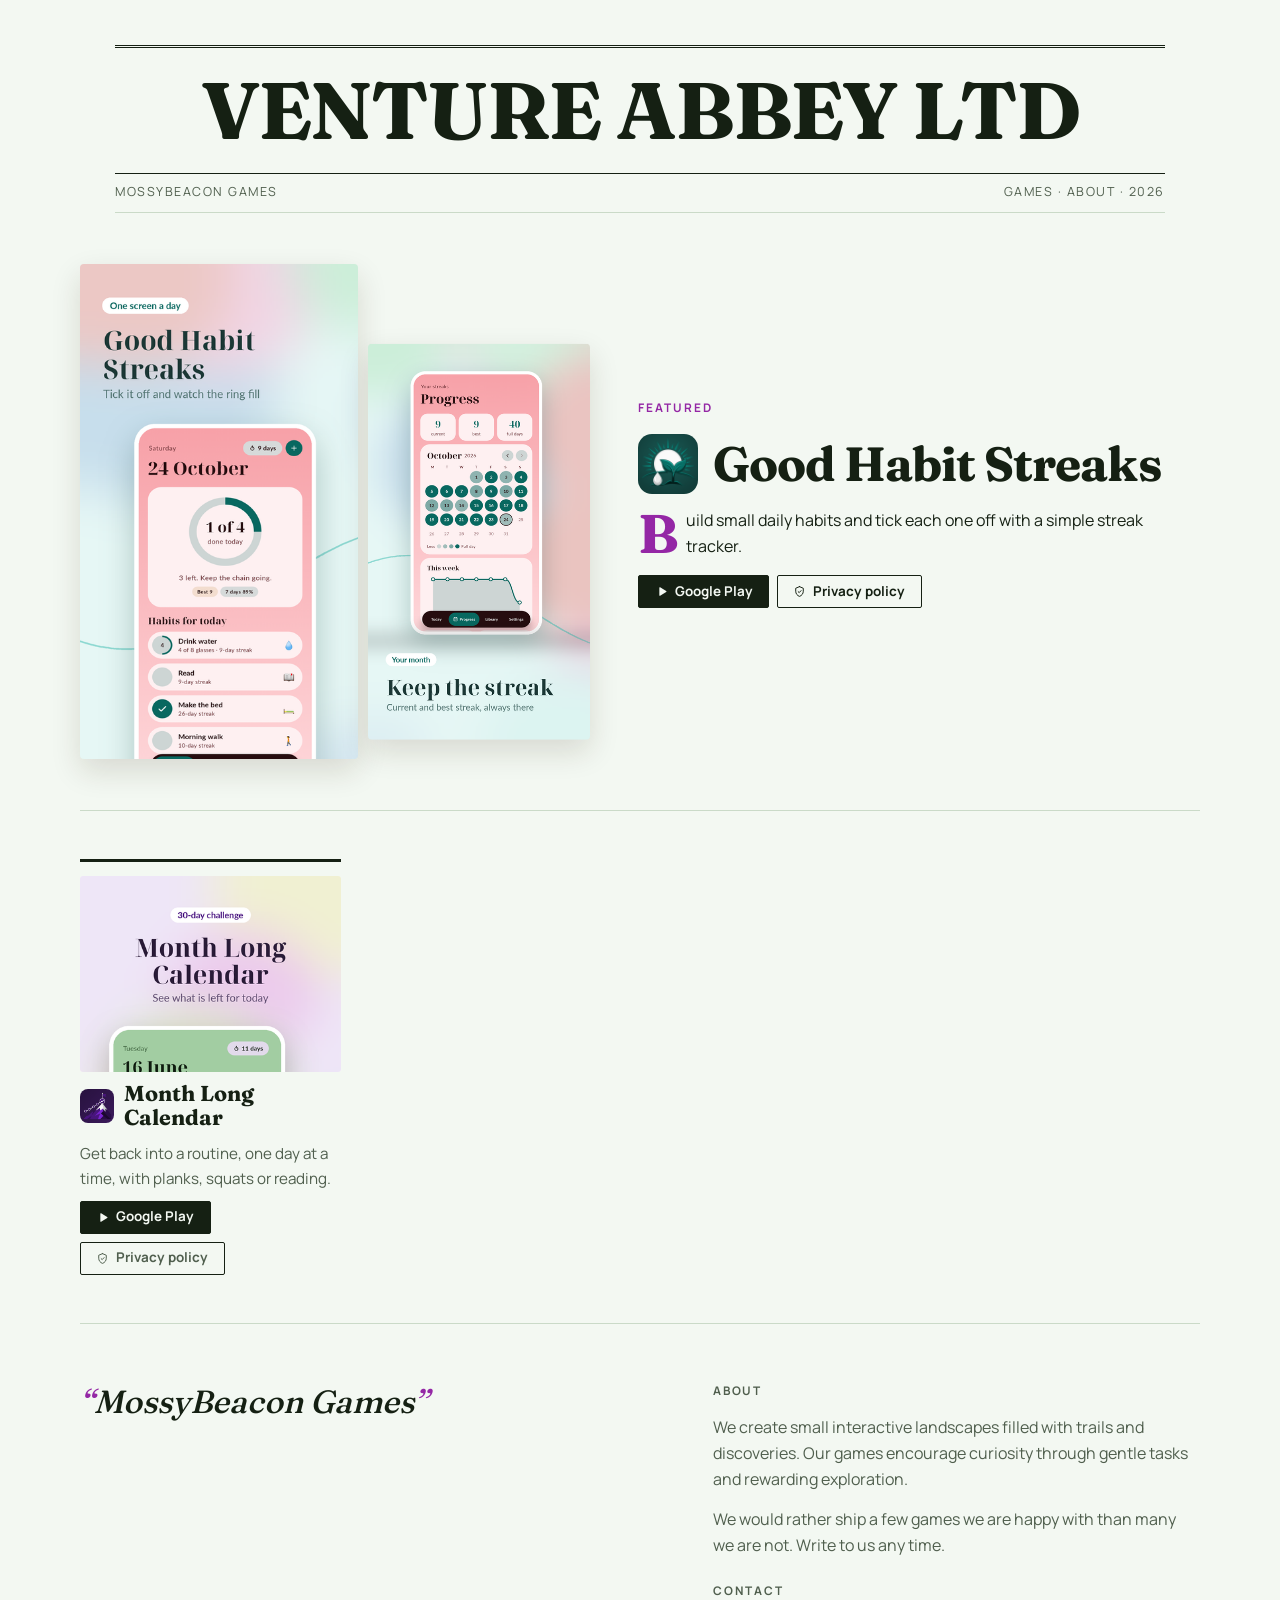
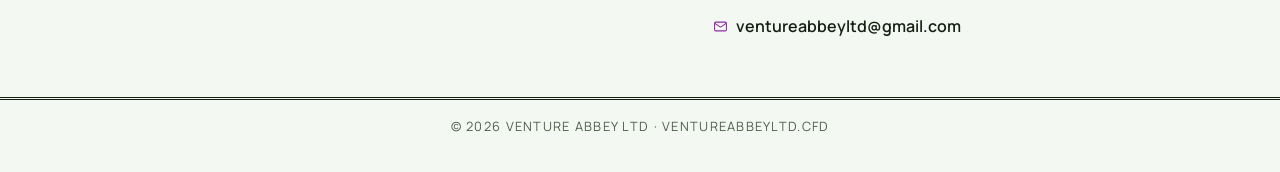
==== index.html @ e152ab29 "site: ventureabbeyltd.cfd" ====
<!doctype html>
<html lang="en">
<head>
<meta charset="utf-8">
<meta name="viewport" content="width=device-width,initial-scale=1">
<title>VENTURE ABBEY LTD — MossyBeacon Games</title>
<meta name="description" content="MossyBeacon Games">
<meta name="color-scheme" content="light">
<meta property="og:type" content="website">
<meta property="og:site_name" content="VENTURE ABBEY LTD">
<meta property="og:title" content="VENTURE ABBEY LTD — MossyBeacon Games">
<meta property="og:description" content="MossyBeacon Games">
<link rel="icon" href="/favicon.svg" type="image/svg+xml">
<link rel="stylesheet" href="/fonts/fraunces.css">
<link rel="stylesheet" href="/fonts/manrope.css">
<style>
:root {
  --bg: hsl(112 30% 96%);
  --paper: #fffdf8;
  --ink: hsl(112 25% 10%);
  --muted: hsl(112 10% 34%);
  --line: hsl(112 20% 82%);
  --accent: hsl(292 62% 40%);
  --serif: Fraunces, "Iowan Old Style", "Palatino Linotype", Georgia, serif;
  --sans: Manrope, ui-sans-serif, system-ui, -apple-system, "Segoe UI", Roboto, sans-serif;
}

*, *::before, *::after { box-sizing: border-box; }
html { -webkit-text-size-adjust: 100%; }
body { margin: 0; }
img { max-width: 100%; display: block; }
a { color: inherit; }
@media (prefers-reduced-motion: reduce) { * { scroll-behavior: auto !important; transition: none !important; } }

body { background: var(--bg); color: var(--ink); font: 400 16px/1.65 var(--sans); }
.in { max-width: 70rem; margin: 0 auto; padding: 0 clamp(1.1rem, 4vw, 2.2rem); }
.mast { text-align: center; padding-top: clamp(1.6rem, 5vw, 2.8rem); }
.mast .rules { border-top: 3px double var(--ink); border-bottom: 1px solid var(--ink); padding: clamp(.8rem, 3vw, 1.4rem) 0; }
.mast h1 { margin: 0; font: 700 clamp(2.3rem, 8vw, 5rem)/1 var(--serif); letter-spacing: -.02em; }
.dateline { display: flex; justify-content: space-between; gap: 1rem; flex-wrap: wrap; font-size: .78rem; letter-spacing: .12em; text-transform: uppercase; color: var(--muted); padding: .55rem 0; border-bottom: 1px solid var(--line); }
.dateline a { text-decoration: none; }
.dateline a:hover { color: var(--accent); }
.kicker { font-size: .74rem; letter-spacing: .16em; text-transform: uppercase; color: var(--accent); font-weight: 800; margin: 0 0 .5rem; }
.feature { display: grid; gap: 1.6rem; padding: clamp(2rem, 5vw, 3.2rem) 0; border-bottom: 1px solid var(--line); }
.collage { display: grid; grid-template-columns: 1.25fr 1fr; gap: .6rem; align-items: end; }
.collage img { border-radius: 4px; box-shadow: 0 12px 30px rgba(50, 35, 15, .14); background: var(--paper); }
.collage img:nth-child(2) { transform: translateY(-1.2rem); }
.feature h2 { margin: 0 0 .8rem; font: 700 clamp(1.9rem, 4.6vw, 3rem)/1.05 var(--serif); letter-spacing: -.02em; }
.feature .head { display: flex; align-items: center; gap: .9rem; margin-bottom: .8rem; }
.feature .icon { width: 60px; height: 60px; border-radius: 14px; background: var(--paper); }
.dropcap::first-letter { float: left; font: 700 3.4rem/.85 var(--serif); padding: .3rem .5rem 0 0; color: var(--accent); }
.feature p { margin: 0 0 1rem; max-width: 52ch; }
.cards { display: grid; gap: 1.6rem; padding: clamp(2rem, 5vw, 3rem) 0; grid-template-columns: repeat(auto-fill, minmax(15rem, 1fr)); }
.card { display: flex; flex-direction: column; gap: .6rem; border-top: 3px solid var(--ink); padding-top: .9rem; }
.card .cover { aspect-ratio: 4 / 3; overflow: hidden; border-radius: 3px; background: var(--paper); }
.card .cover img { width: 100%; height: 100%; object-fit: cover; object-position: top; }
.card h3 { margin: 0; font: 700 1.35rem/1.15 var(--serif); display: flex; align-items: center; gap: .6rem; }
.card h3 .icon { width: 34px; height: 34px; border-radius: 8px; }
.card p { margin: 0; color: var(--muted); font-size: .95rem; }
.actions { display: flex; gap: .5rem; flex-wrap: wrap; margin: .3rem 0 0; }
.btn { display: inline-flex; align-items: center; gap: .45rem; padding: .55rem .95rem; border-radius: 2px; font-size: .84rem; font-weight: 700; line-height: 1; text-decoration: none; border: 1px solid var(--ink); transition: background-color .12s, color .12s; }
.btn svg { width: 13px; height: 13px; }
.btn-play { background: var(--ink); color: var(--bg); }
.btn-play:hover { background: var(--accent); border-color: var(--accent); color: #fff; }
.btn-ghost:hover { color: var(--accent); border-color: var(--accent); }
.btn:focus-visible, a:focus-visible { outline: 2px solid var(--accent); outline-offset: 3px; }
.quote { border-top: 1px solid var(--line); padding: clamp(2.2rem, 6vw, 3.6rem) 0; display: grid; gap: 1.8rem; }
.quote blockquote { margin: 0; font: italic 500 clamp(1.35rem, 3.2vw, 2rem)/1.3 var(--serif); max-width: 30ch; }
.quote blockquote::before { content: "\201C"; color: var(--accent); }
.quote blockquote::after { content: "\201D"; color: var(--accent); }
.quote p { margin: 0 0 .8rem; color: var(--muted); max-width: 48ch; }
.reach { display: flex; flex-direction: column; gap: .5rem; }
.reach a { display: inline-flex; align-items: center; gap: .5rem; text-decoration: none; font-weight: 600; word-break: break-all; }
.reach a:hover { color: var(--accent); }
.reach svg { width: 15px; height: 15px; flex: 0 0 15px; color: var(--accent); }
footer { border-top: 3px double var(--ink); }
footer .in { padding-top: 1rem; padding-bottom: 2.2rem; text-align: center; font-size: .8rem; letter-spacing: .1em; text-transform: uppercase; color: var(--muted); }
.none { color: var(--muted); padding: 2rem 0; text-align: center; }
@media (min-width: 860px) {
  .feature { grid-template-columns: 1fr 1.1fr; column-gap: 3rem; align-items: center; }
  .quote { grid-template-columns: 1.2fr 1fr; column-gap: 3rem; }
}

</style>
</head>
<body>
<header class="mast in">
  <div class="rules"><h1>VENTURE ABBEY LTD</h1></div>
  <div class="dateline"><span>MossyBeacon Games</span>
    <span><a href="#games">Games</a> &middot; <a href="#about">About</a> &middot; 2026</span></div>
</header>
<main id="games">
  <article class="feature in">
    <div class="collage"><img src="/shots/good-habit-streaks_1.png" alt="Good Habit Streaks screenshot 1" loading="lazy" decoding="async"><img src="/shots/good-habit-streaks_2.png" alt="Good Habit Streaks screenshot 2" loading="lazy" decoding="async"></div>
    <div>
      <p class="kicker">Featured</p>
      <div class="head"><img class="icon" src="/icons/good-habit-streaks.png" alt="" width="60" height="60" loading="lazy"><h2 style="margin:0">Good Habit Streaks</h2></div>
      <p class="dropcap">Build small daily habits and tick each one off with a simple streak tracker.</p>
      <p class="actions"><a class="btn btn-play" href="https://play.google.com/store/apps/details?id=me.goodhabit.routine"><svg viewBox="0 0 24 24" fill="currentColor" aria-hidden="true"><path d="M8 5.14v13.72a1 1 0 0 0 1.5.86l11.14-6.86a1 1 0 0 0 0-1.72L9.5 4.28A1 1 0 0 0 8 5.14Z"/></svg>Google Play</a><a class="btn btn-ghost" href="/good-habit-streaks/"><svg viewBox="0 0 24 24" fill="none" stroke="currentColor" stroke-width="1.8" stroke-linecap="round" stroke-linejoin="round" aria-hidden="true"><path d="M12 3l7 3v5.5c0 4.3-2.9 8.3-7 9.5-4.1-1.2-7-5.2-7-9.5V6l7-3Z"/><path d="M9.5 12.2l1.9 1.9 3.5-3.7"/></svg>Privacy policy</a></p>
    </div>
  </article>
  <section class="cards in" aria-label="More games">
    <article class="card">
      <div class="cover"><img src="/shots/month-long-calendar_1.png" alt="Month Long Calendar screenshot 1" loading="lazy" decoding="async"></div>
      <h3><img class="icon" src="/icons/month-long-calendar.png" alt="" width="34" height="34" loading="lazy">Month Long Calendar</h3>
      <p>Get back into a routine, one day at a time, with planks, squats or reading.</p>
      <p class="actions"><a class="btn btn-play" href="https://play.google.com/store/apps/details?id=io.monthlong.daily"><svg viewBox="0 0 24 24" fill="currentColor" aria-hidden="true"><path d="M8 5.14v13.72a1 1 0 0 0 1.5.86l11.14-6.86a1 1 0 0 0 0-1.72L9.5 4.28A1 1 0 0 0 8 5.14Z"/></svg>Google Play</a><a class="btn btn-ghost" href="/month-long-calendar/"><svg viewBox="0 0 24 24" fill="none" stroke="currentColor" stroke-width="1.8" stroke-linecap="round" stroke-linejoin="round" aria-hidden="true"><path d="M12 3l7 3v5.5c0 4.3-2.9 8.3-7 9.5-4.1-1.2-7-5.2-7-9.5V6l7-3Z"/><path d="M9.5 12.2l1.9 1.9 3.5-3.7"/></svg>Privacy policy</a></p>
    </article>
  </section>
  <section id="about" class="quote in">
    <div><blockquote>MossyBeacon Games</blockquote></div>
    <div>
      <p class="kicker">About</p>
      <p>We create small interactive landscapes filled with trails and discoveries. Our games encourage curiosity through gentle tasks and rewarding exploration.</p>
      <p>We would rather ship a few games we are happy with than many we are not. Write to us any time.</p>
      <p class="kicker" style="margin-top:1.4rem">Contact</p>
      <div class="reach">
        <a href="mailto:ventureabbeyltd@gmail.com"><svg viewBox="0 0 24 24" fill="none" stroke="currentColor" stroke-width="1.7" stroke-linecap="round" stroke-linejoin="round" aria-hidden="true"><rect x="2.5" y="5" width="19" height="14" rx="2"/><path d="m3 7 8.2 5.6a1.4 1.4 0 0 0 1.6 0L21 7"/></svg><span>ventureabbeyltd@gmail.com</span></a>
      </div>
    </div>
  </section>
</main>
<footer><div class="in">&copy; 2026 VENTURE ABBEY LTD &middot; ventureabbeyltd.cfd</div></footer>
</body>
</html>
---- fonts/fraunces.css ----
/* Fraunces, SIL Open Font License 1.1 — self-hosted so the page makes no
   third-party request. Regenerate with domains/assets/get_blueprint_fonts.py */
/* latin-ext */
@font-face {
  font-family: 'Fraunces';
  font-style: normal;
  font-weight: 400 700;
  font-display: swap;
  src: url(/fonts/fraunces-latin-ext.woff2) format('woff2');
  unicode-range: U+0100-02BA, U+02BD-02C5, U+02C7-02CC, U+02CE-02D7, U+02DD-02FF, U+0304, U+0308, U+0329, U+1D00-1DBF, U+1E00-1E9F, U+1EF2-1EFF, U+2020, U+20A0-20AB, U+20AD-20C0, U+2113, U+2C60-2C7F, U+A720-A7FF;
}
/* latin */
@font-face {
  font-family: 'Fraunces';
  font-style: normal;
  font-weight: 400 700;
  font-display: swap;
  src: url(/fonts/fraunces-latin.woff2) format('woff2');
  unicode-range: U+0000-00FF, U+0131, U+0152-0153, U+02BB-02BC, U+02C6, U+02DA, U+02DC, U+0304, U+0308, U+0329, U+2000-206F, U+20AC, U+2122, U+2191, U+2193, U+2212, U+2215, U+FEFF, U+FFFD;
}
---- fonts/manrope.css ----
/* Manrope, SIL Open Font License 1.1 — self-hosted so the page makes no
   third-party request. Regenerate with domains/assets/get_blueprint_fonts.py */
/* latin-ext */
@font-face {
  font-family: 'Manrope';
  font-style: normal;
  font-weight: 400 700;
  font-display: swap;
  src: url(/fonts/manrope-latin-ext.woff2) format('woff2');
  unicode-range: U+0100-02BA, U+02BD-02C5, U+02C7-02CC, U+02CE-02D7, U+02DD-02FF, U+0304, U+0308, U+0329, U+1D00-1DBF, U+1E00-1E9F, U+1EF2-1EFF, U+2020, U+20A0-20AB, U+20AD-20C0, U+2113, U+2C60-2C7F, U+A720-A7FF;
}
/* latin */
@font-face {
  font-family: 'Manrope';
  font-style: normal;
  font-weight: 400 700;
  font-display: swap;
  src: url(/fonts/manrope-latin.woff2) format('woff2');
  unicode-range: U+0000-00FF, U+0131, U+0152-0153, U+02BB-02BC, U+02C6, U+02DA, U+02DC, U+0304, U+0308, U+0329, U+2000-206F, U+20AC, U+2122, U+2191, U+2193, U+2212, U+2215, U+FEFF, U+FFFD;
}
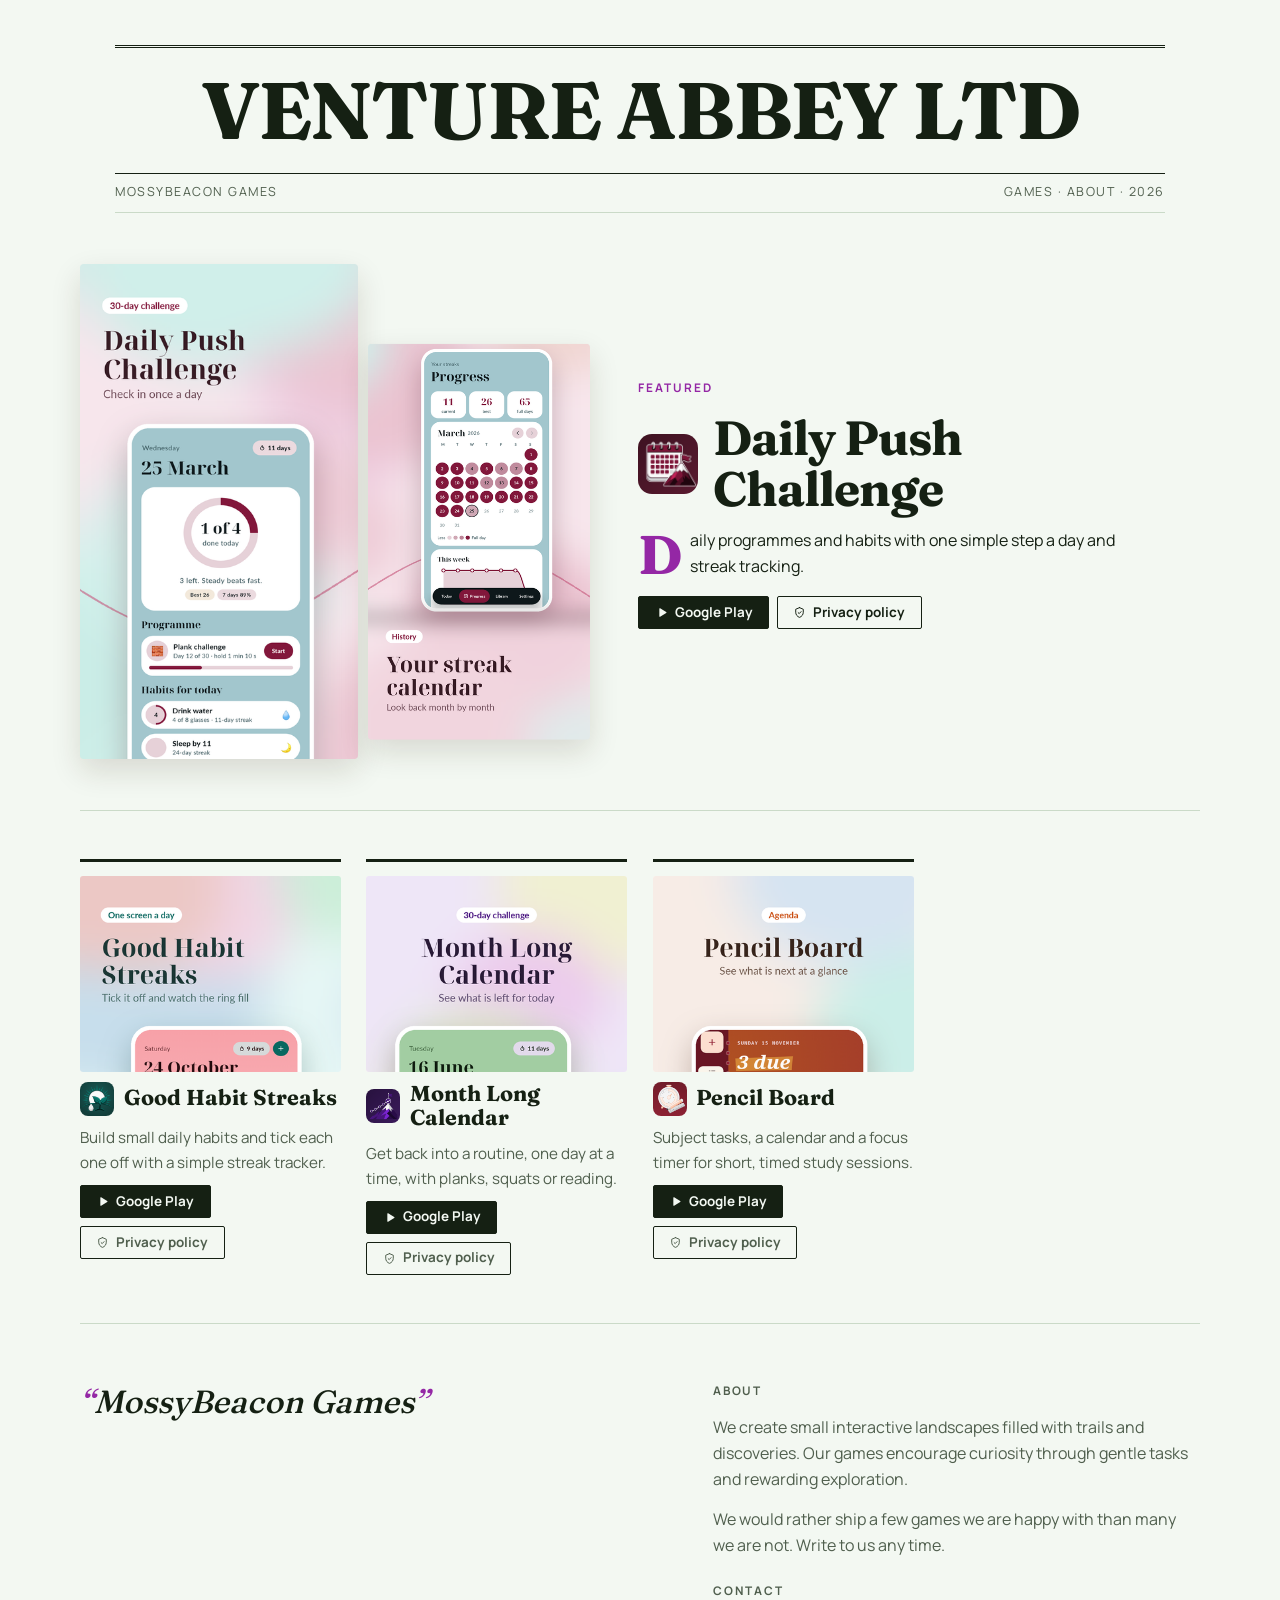
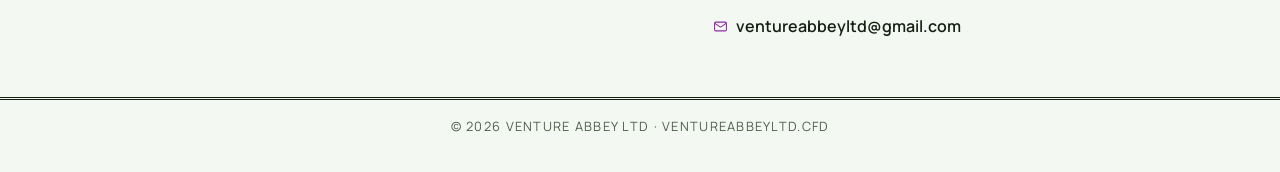
==== commit b10add0d: "site: ventureabbeyltd.cfd" ====
--- a/index.html
+++ b/index.html
@@ -91,20 +91,32 @@
 </header>
 <main id="games">
   <article class="feature in">
-    <div class="collage"><img src="/shots/good-habit-streaks_1.png" alt="Good Habit Streaks screenshot 1" loading="lazy" decoding="async"><img src="/shots/good-habit-streaks_2.png" alt="Good Habit Streaks screenshot 2" loading="lazy" decoding="async"></div>
+    <div class="collage"><img src="/shots/daily-push-challenge_1.png" alt="Daily Push Challenge screenshot 1" loading="lazy" decoding="async"><img src="/shots/daily-push-challenge_2.png" alt="Daily Push Challenge screenshot 2" loading="lazy" decoding="async"></div>
     <div>
       <p class="kicker">Featured</p>
-      <div class="head"><img class="icon" src="/icons/good-habit-streaks.png" alt="" width="60" height="60" loading="lazy"><h2 style="margin:0">Good Habit Streaks</h2></div>
-      <p class="dropcap">Build small daily habits and tick each one off with a simple streak tracker.</p>
-      <p class="actions"><a class="btn btn-play" href="https://play.google.com/store/apps/details?id=me.goodhabit.routine"><svg viewBox="0 0 24 24" fill="currentColor" aria-hidden="true"><path d="M8 5.14v13.72a1 1 0 0 0 1.5.86l11.14-6.86a1 1 0 0 0 0-1.72L9.5 4.28A1 1 0 0 0 8 5.14Z"/></svg>Google Play</a><a class="btn btn-ghost" href="/good-habit-streaks/"><svg viewBox="0 0 24 24" fill="none" stroke="currentColor" stroke-width="1.8" stroke-linecap="round" stroke-linejoin="round" aria-hidden="true"><path d="M12 3l7 3v5.5c0 4.3-2.9 8.3-7 9.5-4.1-1.2-7-5.2-7-9.5V6l7-3Z"/><path d="M9.5 12.2l1.9 1.9 3.5-3.7"/></svg>Privacy policy</a></p>
+      <div class="head"><img class="icon" src="/icons/daily-push-challenge.png" alt="" width="60" height="60" loading="lazy"><h2 style="margin:0">Daily Push Challenge</h2></div>
+      <p class="dropcap">Daily programmes and habits with one simple step a day and streak tracking.</p>
+      <p class="actions"><a class="btn btn-play" href="https://play.google.com/store/apps/details?id=app.dailypush.days"><svg viewBox="0 0 24 24" fill="currentColor" aria-hidden="true"><path d="M8 5.14v13.72a1 1 0 0 0 1.5.86l11.14-6.86a1 1 0 0 0 0-1.72L9.5 4.28A1 1 0 0 0 8 5.14Z"/></svg>Google Play</a><a class="btn btn-ghost" href="/daily-push-challenge/"><svg viewBox="0 0 24 24" fill="none" stroke="currentColor" stroke-width="1.8" stroke-linecap="round" stroke-linejoin="round" aria-hidden="true"><path d="M12 3l7 3v5.5c0 4.3-2.9 8.3-7 9.5-4.1-1.2-7-5.2-7-9.5V6l7-3Z"/><path d="M9.5 12.2l1.9 1.9 3.5-3.7"/></svg>Privacy policy</a></p>
     </div>
   </article>
   <section class="cards in" aria-label="More games">
+    <article class="card">
+      <div class="cover"><img src="/shots/good-habit-streaks_1.png" alt="Good Habit Streaks screenshot 1" loading="lazy" decoding="async"></div>
+      <h3><img class="icon" src="/icons/good-habit-streaks.png" alt="" width="34" height="34" loading="lazy">Good Habit Streaks</h3>
+      <p>Build small daily habits and tick each one off with a simple streak tracker.</p>
+      <p class="actions"><a class="btn btn-play" href="https://play.google.com/store/apps/details?id=me.goodhabit.routine"><svg viewBox="0 0 24 24" fill="currentColor" aria-hidden="true"><path d="M8 5.14v13.72a1 1 0 0 0 1.5.86l11.14-6.86a1 1 0 0 0 0-1.72L9.5 4.28A1 1 0 0 0 8 5.14Z"/></svg>Google Play</a><a class="btn btn-ghost" href="/good-habit-streaks/"><svg viewBox="0 0 24 24" fill="none" stroke="currentColor" stroke-width="1.8" stroke-linecap="round" stroke-linejoin="round" aria-hidden="true"><path d="M12 3l7 3v5.5c0 4.3-2.9 8.3-7 9.5-4.1-1.2-7-5.2-7-9.5V6l7-3Z"/><path d="M9.5 12.2l1.9 1.9 3.5-3.7"/></svg>Privacy policy</a></p>
+    </article>
     <article class="card">
       <div class="cover"><img src="/shots/month-long-calendar_1.png" alt="Month Long Calendar screenshot 1" loading="lazy" decoding="async"></div>
       <h3><img class="icon" src="/icons/month-long-calendar.png" alt="" width="34" height="34" loading="lazy">Month Long Calendar</h3>
       <p>Get back into a routine, one day at a time, with planks, squats or reading.</p>
       <p class="actions"><a class="btn btn-play" href="https://play.google.com/store/apps/details?id=io.monthlong.daily"><svg viewBox="0 0 24 24" fill="currentColor" aria-hidden="true"><path d="M8 5.14v13.72a1 1 0 0 0 1.5.86l11.14-6.86a1 1 0 0 0 0-1.72L9.5 4.28A1 1 0 0 0 8 5.14Z"/></svg>Google Play</a><a class="btn btn-ghost" href="/month-long-calendar/"><svg viewBox="0 0 24 24" fill="none" stroke="currentColor" stroke-width="1.8" stroke-linecap="round" stroke-linejoin="round" aria-hidden="true"><path d="M12 3l7 3v5.5c0 4.3-2.9 8.3-7 9.5-4.1-1.2-7-5.2-7-9.5V6l7-3Z"/><path d="M9.5 12.2l1.9 1.9 3.5-3.7"/></svg>Privacy policy</a></p>
+    </article>
+    <article class="card">
+      <div class="cover"><img src="/shots/pencil-board_1.png" alt="Pencil Board screenshot 1" loading="lazy" decoding="async"></div>
+      <h3><img class="icon" src="/icons/pencil-board.png" alt="" width="34" height="34" loading="lazy">Pencil Board</h3>
+      <p>Subject tasks, a calendar and a focus timer for short, timed study sessions.</p>
+      <p class="actions"><a class="btn btn-play" href="https://play.google.com/store/apps/details?id=net.pencilboardlist"><svg viewBox="0 0 24 24" fill="currentColor" aria-hidden="true"><path d="M8 5.14v13.72a1 1 0 0 0 1.5.86l11.14-6.86a1 1 0 0 0 0-1.72L9.5 4.28A1 1 0 0 0 8 5.14Z"/></svg>Google Play</a><a class="btn btn-ghost" href="/pencil-board/"><svg viewBox="0 0 24 24" fill="none" stroke="currentColor" stroke-width="1.8" stroke-linecap="round" stroke-linejoin="round" aria-hidden="true"><path d="M12 3l7 3v5.5c0 4.3-2.9 8.3-7 9.5-4.1-1.2-7-5.2-7-9.5V6l7-3Z"/><path d="M9.5 12.2l1.9 1.9 3.5-3.7"/></svg>Privacy policy</a></p>
     </article>
   </section>
   <section id="about" class="quote in">
